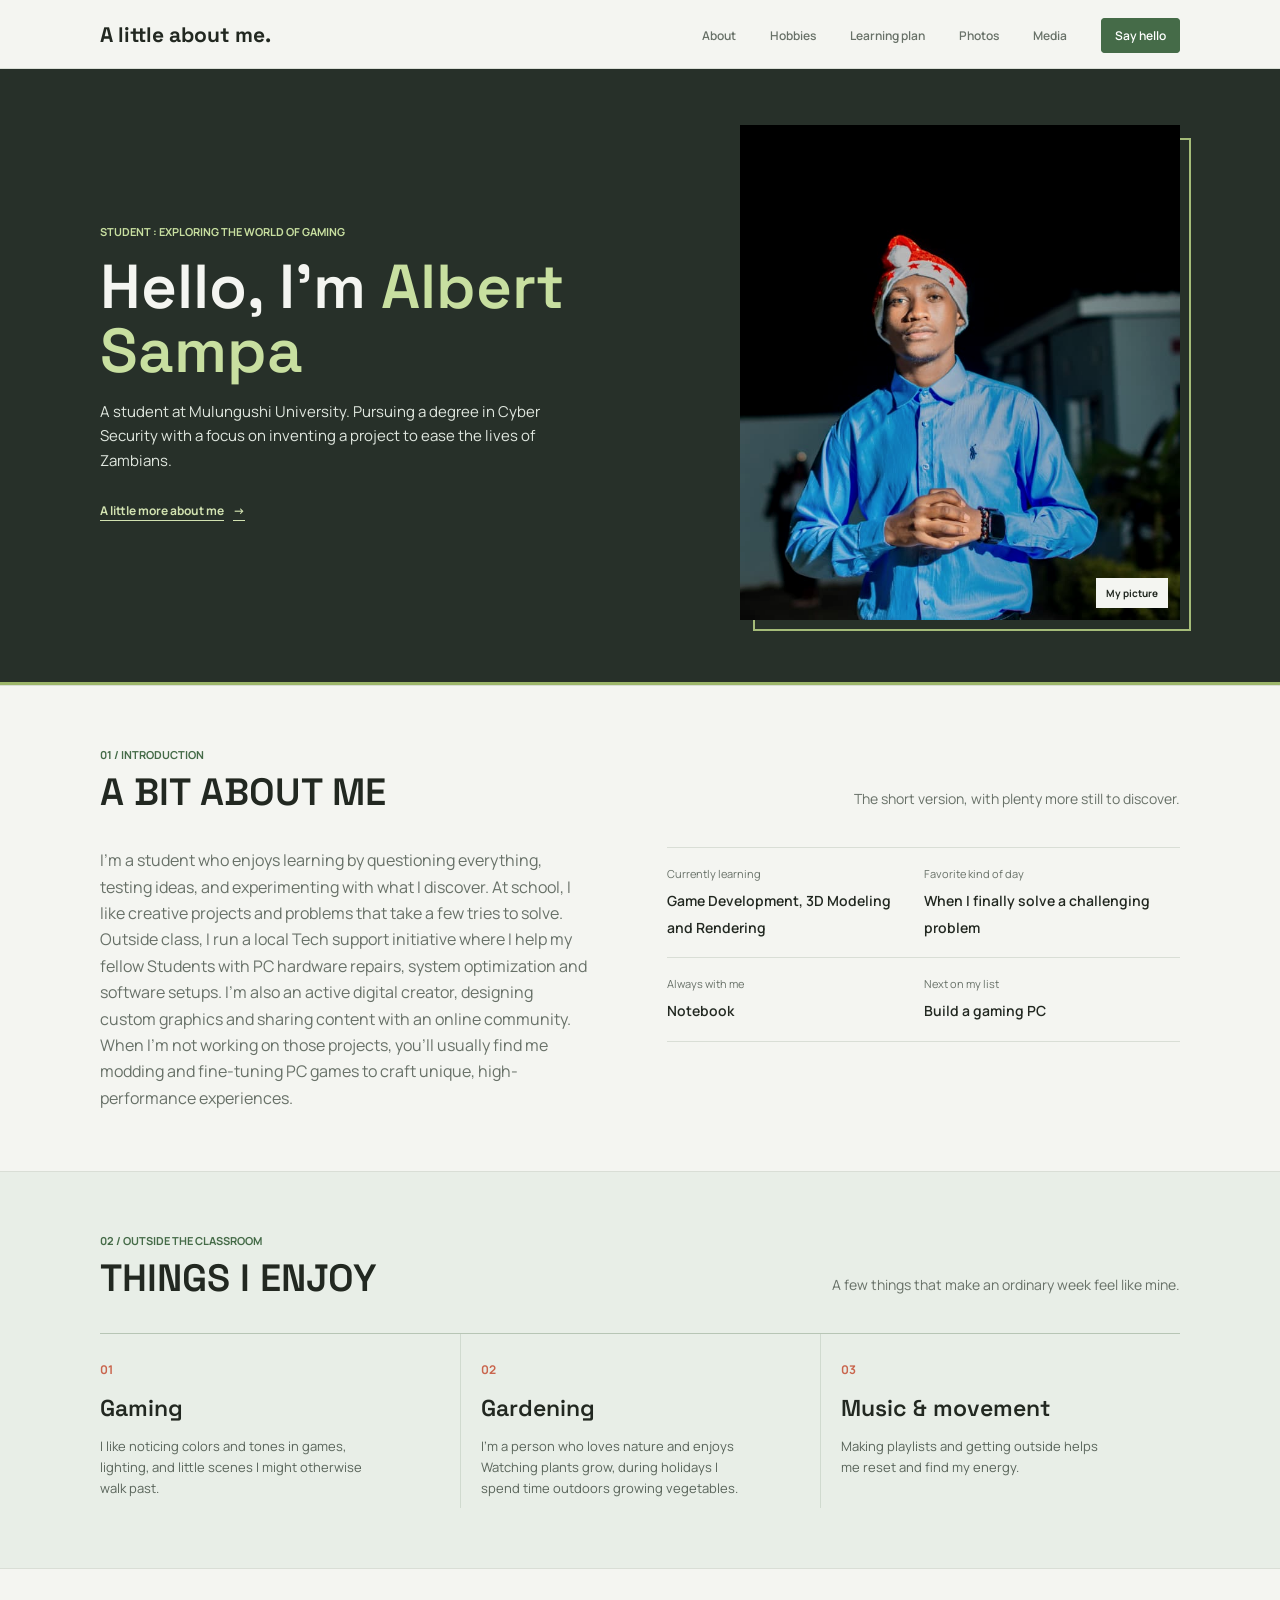
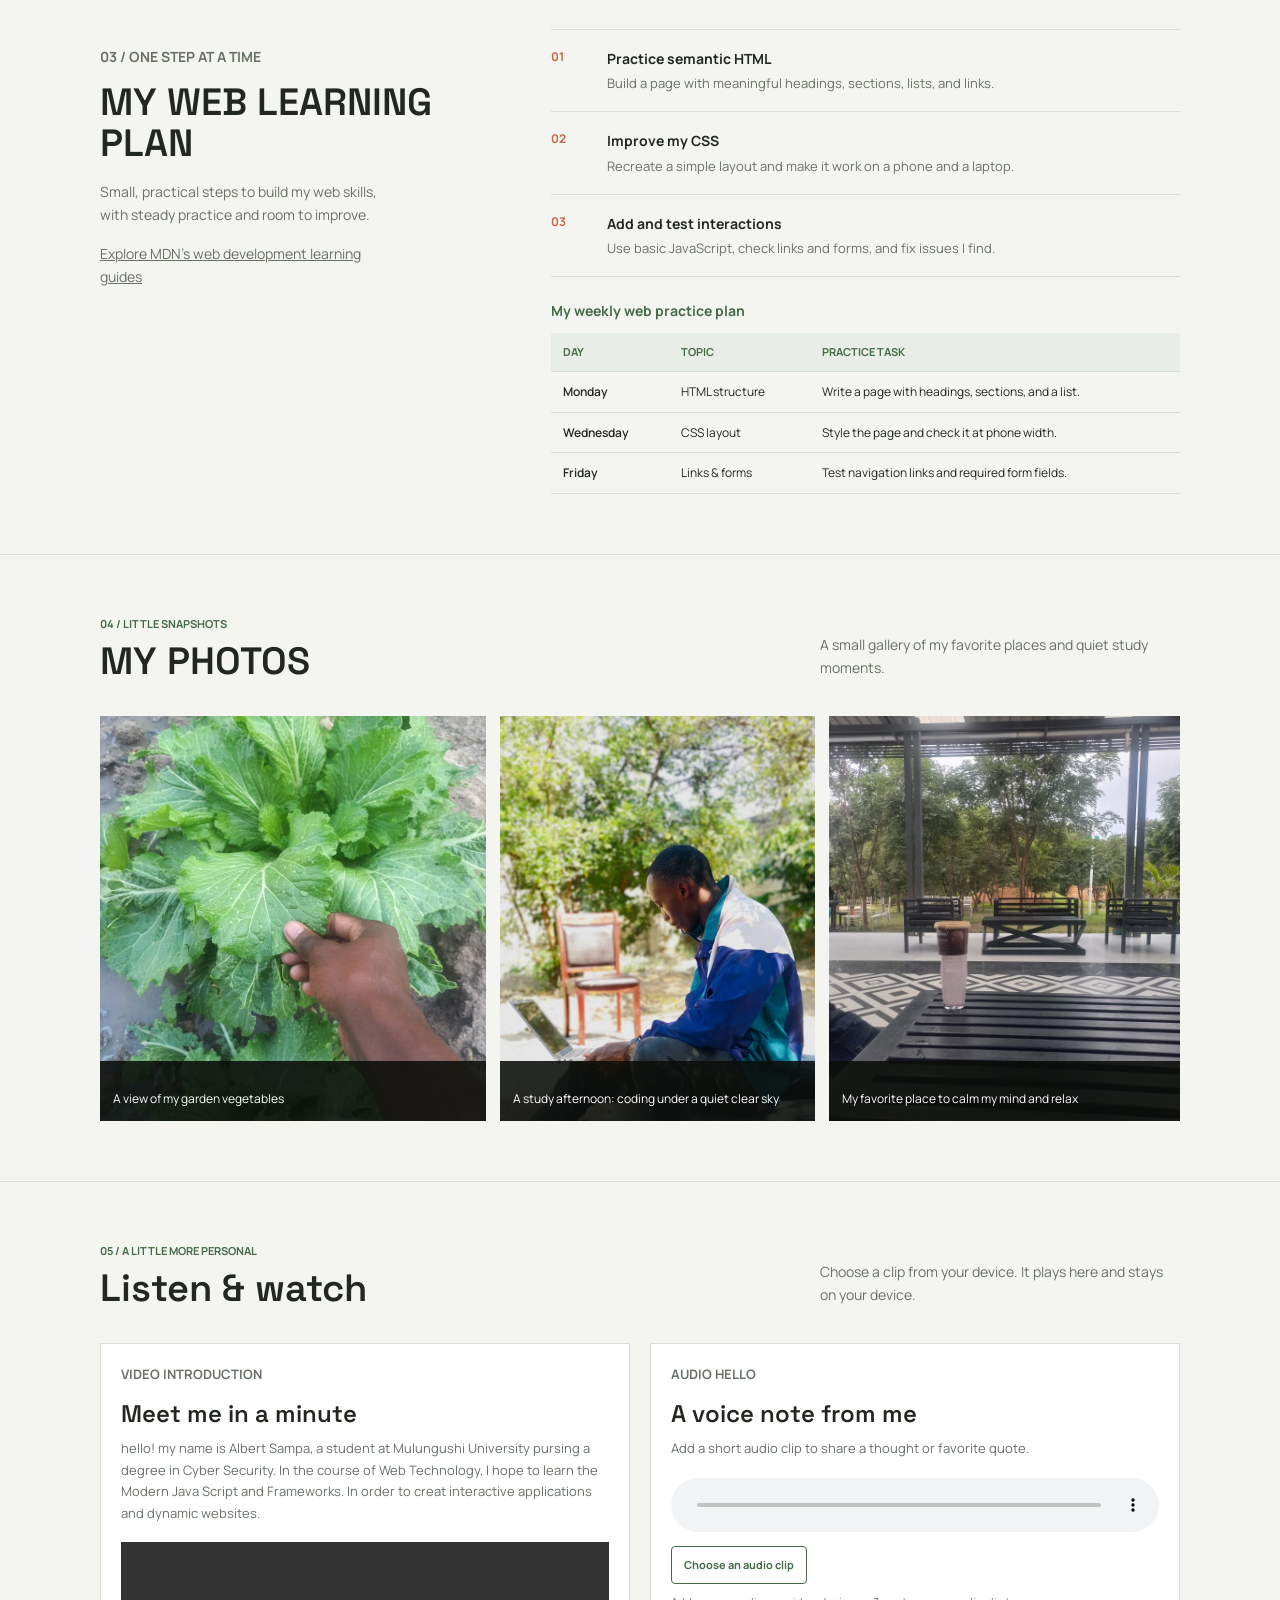
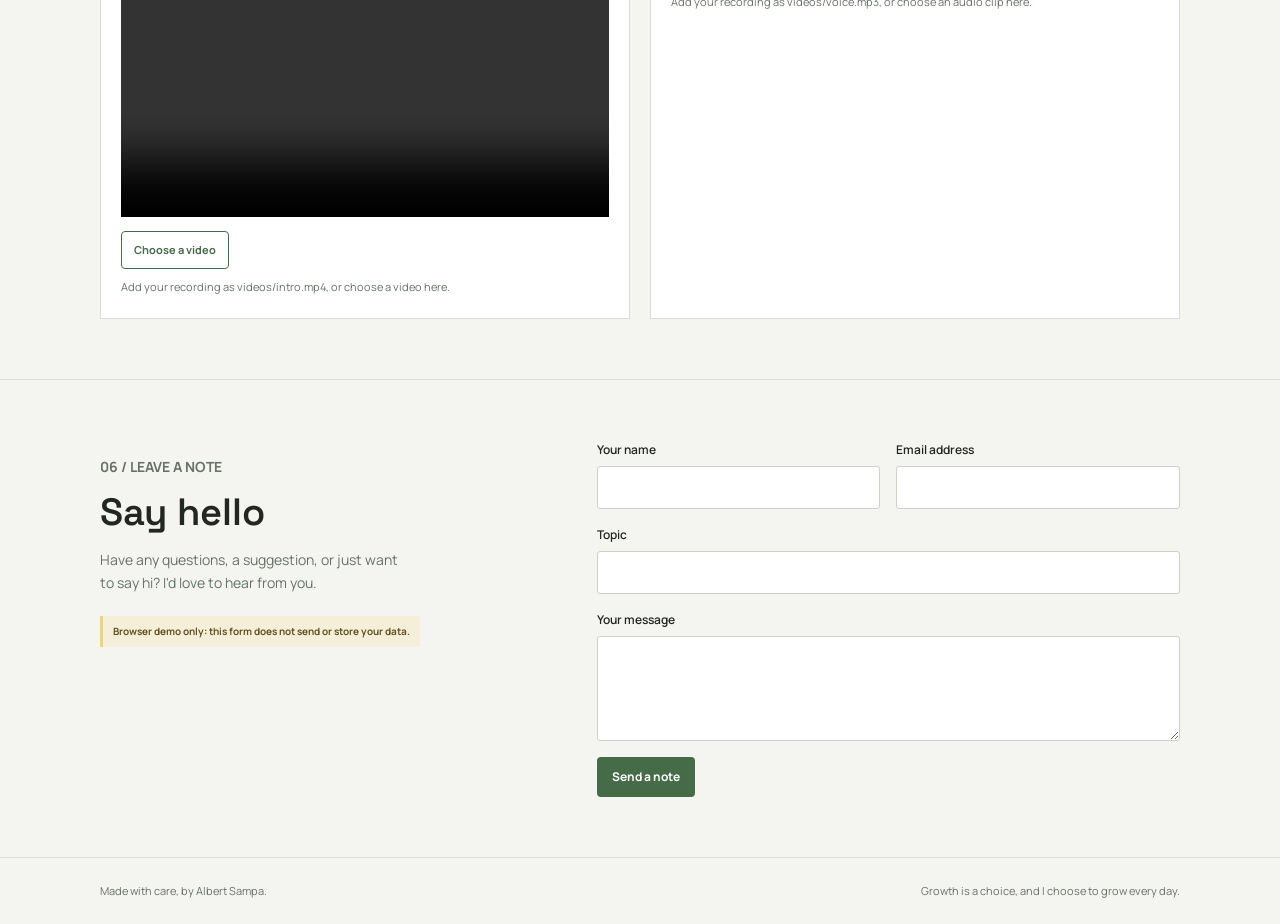
==== index.html @ 34db3ae2 "Add initial HTML structure, CSS styles, and media files for personal website" ====
<!doctype html>
<html lang="en">
<head>
  <meta charset="utf-8">
  <meta name="viewport" content="width=device-width, initial-scale=1">
  <meta name="theme-color" content="#f4f5f1">
  <meta name="description" content="A little corner of the internet about a student, their interests, and what they are learning.">
  <title>A little about me</title>
  <link rel="preconnect" href="https://fonts.googleapis.com">
  <link rel="preconnect" href="https://fonts.gstatic.com" crossorigin>
  <link href="https://fonts.googleapis.com/css2?family=Space+Grotesk:wght@400;500;600;700&family=Manrope:wght@400;500;600;700;800&display=swap" rel="stylesheet">
  <link rel="stylesheet" href="CSS/Styles.css">
</head>
<body>
  <header class="site-header">
    <nav class="nav wrap" aria-label="Main navigation">
      <a class="wordmark" href="#home">A little about me<span aria-hidden="true">.</span></a>
      <ul class="nav-links">
        <li><a href="#about">About</a></li>
        <li><a href="#hobbies">Hobbies</a></li>
        <li><a href="#learning">Learning plan</a></li>
        <li><a href="#photos">Photos</a></li>
        <li><a href="#media">Media</a></li>
        <li><a class="contact-link" href="#contact">Say hello</a></li>
      </ul>
    </nav>
  </header>
  <main>
    <section class="hero" id="home" aria-labelledby="hero-title">
      <div class="hero-inner">
        <div>
          <p class="eyebrow">STUDENT : Exploring the world of Gaming</p>
          <h1 id="hero-title">Hello, I'm <span>Albert Sampa</span></h1>
          <p class="hero-copy">A student at Mulungushi University. Pursuing a degree in Cyber Security with a focus on inventing a project to ease the lives of Zambians.</p>
          <a class="text-link" href="#about">A little more about me <span aria-hidden="true">→</span></a>
        </div>
        <div class="hero-visual">
          <img src="images/photo4.jpg" alt="Featured photo" fetchpriority="high">
          <span class="photo-note">My picture</span>
        </div>
      </div>
    </section>
    <section class="section" id="about" aria-labelledby="about-title">
      <div class="wrap">
        <div class="section-heading">
          <div><p class="eyebrow">01 / Introduction</p><h2 id="about-title">A BIT ABOUT ME</h2></div>
          <p class="section-intro">The short version, with plenty more still to discover.</p>
        </div>
        <div class="about-grid">
          <div class="about-copy">
            <p>I'm a student who enjoys learning by questioning everything, testing ideas, and experimenting with what I discover. At school, I like creative projects and problems that take a few tries to solve. Outside class, I run a local Tech support initiative where I help my fellow Students with PC hardware repairs, system optimization and software setups. I'm also an active digital creator, designing custom graphics and sharing content with an online community. When I'm not working on those projects, you'll usually find me modding and fine-tuning PC games to craft unique, high-performance experiences.</p>
          </div>
          <div class="fact-list" aria-label="A few quick facts">
            <div class="fact"><small>Currently learning</small><strong>Game Development, 3D Modeling and Rendering</strong></div>
            <div class="fact"><small>Favorite kind of day</small><strong>When I finally solve a challenging problem</strong></div>
            <div class="fact"><small>Always with me</small><strong>Notebook</strong></div>
            <div class="fact"><small>Next on my list</small><strong>Build a gaming PC</strong></div>
          </div>
        </div>
      </div>
    </section>
    <section class="section hobbies" id="hobbies" aria-labelledby="hobbies-title">
      <div class="wrap">
        <div class="section-heading">
          <div><p class="eyebrow">02 / OUTSIDE THE CLASSROOM</p><h2 id="hobbies-title">THINGS I ENJOY</h2></div>
          <p class="section-intro">A few things that make an ordinary week feel like mine.</p>
        </div>
        <ul class="hobby-list">
          <li class="hobby"><span class="hobby-number">01</span><h3>Gaming</h3><p>I like noticing colors and tones in games, lighting, and little scenes I might otherwise walk past.</p></li>
          <li class="hobby"><span class="hobby-number">02</span><h3>Gardening</h3><p>I'm a person who loves nature and enjoys Watching plants grow, during holidays I spend time outdoors growing vegetables.</p></li>
          <li class="hobby"><span class="hobby-number">03</span><h3>Music &amp; movement</h3><p>Making playlists and getting outside helps me reset and find my energy.</p></li>
        </ul>
      </div>
    </section>
    <section class="section" id="learning" aria-labelledby="learning-title">
      <div class="wrap plan">
        <div class="plan-title">
          <p class="eyebrow">03 / ONE STEP AT A TIME</p>
          <h2 id="learning-title">MY WEB LEARNING PLAN</h2>
          <p>Small, practical steps to build my web skills, with steady practice and room to improve.</p>
          <p><a href="https://developer.mozilla.org/en-US/docs/Learn_web_development">Explore MDN's web development learning guides</a></p>
        </div>
        <div class="learning-details">
          <ol class="plan-list">
            <li><b>01</b><div><strong>Practice semantic HTML</strong><span>Build a page with meaningful headings, sections, lists, and links.</span></div></li>
            <li><b>02</b><div><strong>Improve my CSS</strong><span>Recreate a simple layout and make it work on a phone and a laptop.</span></div></li>
            <li><b>03</b><div><strong>Add and test interactions</strong><span>Use basic JavaScript, check links and forms, and fix issues I find.</span></div></li>
          </ol>
          <div class="table-scroll">
            <table class="learning-table">
              <caption>My weekly web practice plan</caption>
              <thead>
                <tr><th scope="col">Day</th><th scope="col">Topic</th><th scope="col">Practice task</th></tr>
              </thead>
              <tbody>
                <tr><th scope="row">Monday</th><td>HTML structure</td><td>Write a page with headings, sections, and a list.</td></tr>
                <tr><th scope="row">Wednesday</th><td>CSS layout</td><td>Style the page and check it at phone width.</td></tr>
                <tr><th scope="row">Friday</th><td>Links &amp; forms</td><td>Test navigation links and required form fields.</td></tr>
              </tbody>
            </table>
          </div>
        </div>
      </div>
    </section>
    <section class="section" id="photos" aria-labelledby="photos-title">
      <div class="wrap">
        <div class="section-heading">
          <div><p class="eyebrow">04 / Little snapshots</p><h2 id="photos-title">MY PHOTOS</h2></div>
          <p class="section-intro">A small gallery of my favorite places and quiet study moments.</p>
        </div>
        <div class="gallery">
          <figure><img src="images/photo2.jpg" alt="Green vegetables, clear sky" loading="lazy"><figcaption>A view of my garden vegetables</a></figcaption></figure>
          <figure><img src="images/photo3.jpg" alt="An open book and handwritten notes on a study desk" loading="lazy"><figcaption>A study afternoon: coding under a quiet clear sky</a></figcaption></figure>
          <figure><img src="images/photo5.jpg" alt="Books and papers arranged on a desk beside a plant" loading="lazy"><figcaption>My favorite place to calm my mind and relax</a></figcaption></figure>
        </div>
      </div>
    </section>
    <section class="section" id="media" aria-labelledby="media-title">
      <div class="wrap">
        <div class="section-heading">
          <div><p class="eyebrow">05 / A little more personal</p><h2 id="media-title">Listen &amp; watch</h2></div>
          <p class="section-intro">Choose a clip from your device. It plays here and stays on your device.</p>
        </div>
        <div class="media-grid">
          <article class="media-panel">
            <p class="eyebrow">Video introduction</p>
            <h3>Meet me in a minute</h3>
            <p>hello! my name is Albert Sampa, a student at Mulungushi University pursing a degree in Cyber Security. In the course of Web Technology, I hope to learn the Modern Java Script and Frameworks. In order to creat interactive applications and dynamic websites.</p>
            <video id="intro-video" src="videos/intro.mp4" controls playsinline aria-label="Self-introduction video player"></video>
            <label class="file-label">Choose a video<input id="video-file" type="file" accept="video/*"></label>
            <p class="file-status" id="video-status" aria-live="polite">Add your recording as videos/intro.mp4, or choose a video here.</p>
          </article>
          <article class="media-panel">
            <p class="eyebrow">Audio hello</p>
            <h3>A voice note from me</h3>
            <p>Add a short audio clip to share a thought or favorite quote.</p>
            <audio id="intro-audio" src="videos/voice.mp3" controls aria-label="Audio clip player"></audio>
            <label class="file-label">Choose an audio clip<input id="audio-file" type="file" accept="audio/*"></label>
            <p class="file-status" id="audio-status" aria-live="polite">Add your recording as videos/voice.mp3, or choose an audio clip here.</p>
          </article>
        </div>
      </div>
    </section>
    <section class="section" id="contact" aria-labelledby="contact-title">
      <div class="wrap contact">
        <div class="contact-copy">
          <p class="eyebrow">06 / Leave a note</p>
          <h2 id="contact-title">Say hello</h2>
          <p>Have any questions, a suggestion, or just want to say hi? I'd love to hear from you.</p>
          <span class="demo-note">Browser demo only: this form does not send or store your data.</span>
        </div>
        <form class="contact-form" id="contact-form" action="#" method="post">
          <div class="field"><label for="name">Your name</label><input id="name" name="name" autocomplete="name" required></div>
          <div class="field"><label for="email">Email address</label><input id="email" name="email" type="email" autocomplete="email" required></div>
          <div class="field full"><label for="topic">Topic</label><input id="topic" name="topic"></div>
          <div class="field full"><label for="message">Your message</label><textarea id="message" name="message" required></textarea></div>
          <div class="submit-row"><button class="submit-button" type="submit">Send a note</button><p class="form-status" id="form-status" role="status" aria-live="polite"></p></div>
        </form>
      </div>
    </section>
  </main>
  <footer><div class="wrap footer-inner"><span>Made with care, by Albert Sampa.</span><span>Growth is a choice, and I choose to grow every day.</span></div></footer>
  <script>
    const mediaInputs = [
      { input: "video-file", player: "intro-video", status: "video-status", type: "video" },
      { input: "audio-file", player: "intro-audio", status: "audio-status", type: "audio" }
    ];
    for (const item of mediaInputs) {
      const input = document.getElementById(item.input);
      const player = document.getElementById(item.player);
      const status = document.getElementById(item.status);
      let currentUrl;
      input.addEventListener("change", () => {
        const file = input.files[0];
        if (!file) return;
        if (currentUrl) URL.revokeObjectURL(currentUrl);
        currentUrl = URL.createObjectURL(file);
        player.src = currentUrl;
        status.textContent = `${file.name} is ready to play.`;
      });
    }
    document.getElementById("contact-form").addEventListener("submit", (event) => {
      event.preventDefault();
      document.getElementById("form-status").textContent = "Thanks! This demo does not send or store your note.";
      event.currentTarget.reset();
    });
  </script>
</body>
</html>
---- CSS/Styles.css ----
:root {
      color-scheme: light;
      --paper: #f4f5f1;
      --ink: #222821;
      --muted: #687168;
      --line: #d9ded6;
      --green: #456b48;
      --green-soft: #e8eee7;
      --orange: #c9654d;
      --yellow: #e9d28d;
      --display: "Space Grotesk", "Trebuchet MS", sans-serif;
      --sans: "Manrope", "Segoe UI", sans-serif;
    }
    * { box-sizing: border-box; }
    html { scroll-behavior: smooth; scroll-padding-top: 88px; }
    body { margin: 0; background: var(--paper); color: var(--ink); font: 16px/1.65 var(--sans); }
    img { display: block; width: 100%; }
    a { color: inherit; }
    button, input, textarea { font: inherit; }
    button, a, input, textarea { -webkit-tap-highlight-color: transparent; }
    :focus-visible { outline: 3px solid var(--orange); outline-offset: 3px; }
    .wrap { width: min(1080px, calc(100% - 48px)); margin-inline: auto; }
    .site-header { position: sticky; z-index: 5; top: 0; background: rgb(244 245 241 / 94%); border-bottom: 1px solid var(--line); backdrop-filter: blur(12px); }
    .nav { min-height: 68px; display: flex; align-items: center; justify-content: space-between; gap: 24px; }
    .wordmark { color: var(--ink); font: 700 21px/1 var(--display); text-decoration: none; }
    .nav-links { display: flex; align-items: center; gap: clamp(16px, 3vw, 34px); margin: 0; padding: 0; list-style: none; }
    .nav-links a { color: var(--muted); font-size: 12px; font-weight: 600; text-decoration: none; }
    .nav-links a:hover { color: var(--green); }
    .nav-links .contact-link { padding: 8px 13px; border: 1px solid var(--green); border-radius: 4px; background: var(--green); color: white; }
    .nav-links .contact-link:hover { background: #35553a; border-color: #35553a; color: white; }
    .hero { padding-block: 56px 62px; border-bottom: 3px solid #9db66a; background: #273029; }
    .hero-inner { display: grid; width: min(1080px, calc(100% - 48px)); grid-template-columns: 1.03fr .97fr; align-items: center; gap: 8%; margin-inline: auto; }
    .eyebrow { margin: 0 0 14px; color: var(--green); font-size: 11px; font-weight: 700; text-transform: uppercase; }
    h1, h2, h3, p { margin-top: 0; }
    h1, h2, h3 { font-family: var(--display); font-weight: 600; }
    .hero h1 { max-width: 540px; margin-bottom: 16px; color: #f4f5f1; font-size: 62px; line-height: 1.04; }
    h1 span { display: inline; color: #c8dfa0; font-style: normal; }
    .hero-copy { max-width: 470px; margin-bottom: 22px; color: #e0e7df; font-size: 15px; }
    .hero .eyebrow { color: #c8dfa0; }
    .text-link { display: inline-flex; align-items: center; gap: 9px; color: #d2e2b1; font-size: 12px; font-weight: 700; text-decoration-thickness: 1px; text-underline-offset: 5px; }
    .hero-visual { position: relative; max-width: 440px; justify-self: end; width: 100%; }
    .hero-visual::before { position: absolute; z-index: 0; inset: 13px -11px -11px 13px; border: 2px solid #a5bc79; content: ""; pointer-events: none; }
    .hero-visual img { position: relative; aspect-ratio: 4 / 4.5; object-fit: cover; filter: saturate(.82) contrast(1.04); }
    .photo-note { position: absolute; z-index: 1; right: 12px; bottom: 12px; padding: 7px 10px; background: var(--paper); color: var(--ink); font-size: 10px; font-weight: 700; }
    .section { padding-block: 60px; border-top: 1px solid var(--line); }
    .section-heading { display: flex; align-items: end; justify-content: space-between; gap: 24px; margin-bottom: 34px; }
    .section-heading .eyebrow { margin-bottom: 8px; }
    h2 { margin-bottom: 0; font-size: 38px; line-height: 1.08; }
    .section-intro { max-width: 360px; margin: 0 0 3px; color: var(--muted); font-size: 14px; }
    .about-grid { display: grid; grid-template-columns: 1fr 1fr; gap: 54px; align-items: start; }
    .about-copy { max-width: 490px; color: var(--muted); }
    .about-copy p:last-child { margin-bottom: 0; }
    .fact-list { display: grid; grid-template-columns: 1fr 1fr; border-top: 1px solid var(--line); }
    .fact { padding: 17px 12px 17px 0; border-bottom: 1px solid var(--line); }
    .fact small { display: block; margin-bottom: 4px; color: var(--muted); font-size: 11px; }
    .fact strong { font-size: 14px; font-weight: 600; }
    .hobbies { background: var(--green-soft); }
    .hobby-list { display: grid; grid-template-columns: repeat(3, 1fr); margin: 0; padding: 0; border-top: 1px solid #b7c5b5; list-style: none; }
    .hobby { padding: 21px 20px 8px 0; }
    .hobby + .hobby { padding-left: 20px; border-left: 1px solid #d0dacf; }
    .hobby-number { color: var(--orange); font-size: 12px; font-weight: 700; }
    h3 { margin: 8px 0; font-size: 23px; }
    .hobby p { max-width: 270px; margin-bottom: 0; color: #59645a; font-size: 13px; }
    .plan { display: grid; grid-template-columns: .72fr 1.28fr; gap: 9%; }
    .plan-title p { max-width: 290px; margin-top: 16px; color: var(--muted); font-size: 14px; }
    .plan-list { margin: 0; padding: 0; list-style: none; border-top: 1px solid var(--line); }
    .plan-list li { display: grid; grid-template-columns: 42px 1fr; gap: 14px; padding: 17px 0; border-bottom: 1px solid var(--line); }
    .plan-list b { color: var(--orange); font-size: 12px; }
    .plan-list strong { display: block; margin-bottom: 3px; font-size: 14px; }
    .plan-list span { display: block; color: var(--muted); font-size: 13px; }
    .learning-details { min-width: 0; }
    .table-scroll { margin-top: 22px; overflow-x: auto; }
    .learning-table { width: 100%; min-width: 560px; border-collapse: collapse; text-align: left; font-size: 12px; }
    .learning-table caption { padding: 0 0 10px; color: var(--green); font-size: 14px; font-weight: 700; text-align: left; }
    .learning-table th, .learning-table td { padding: 10px 12px; border-bottom: 1px solid var(--line); vertical-align: top; }
    .learning-table thead th { background: var(--green-soft); color: var(--green); font-size: 11px; text-transform: uppercase; }
    .learning-table tbody th { white-space: nowrap; font-weight: 600; }
    .gallery { display: grid; grid-template-columns: 1.1fr .9fr 1fr; gap: 14px; }
    .gallery figure { position: relative; margin: 0; overflow: hidden; background: #1b1e19; }
    .gallery img { height: 100%; min-height: 230px; aspect-ratio: 1 / 1.05; object-fit: cover; transition: transform .45s ease; }
    .gallery figure:hover img { transform: scale(1.035); }
    .gallery figcaption { position: absolute; right: 0; bottom: 0; left: 0; padding: 28px 13px 12px; background: rgb(12 14 11 / 88%); color: white; font-size: 12px; }
    .gallery figcaption a { color: var(--green); font-weight: 700; text-decoration: none; }
    .gallery-note { margin: 14px 0 0; color: var(--muted); font-size: 11px; }
    .media-grid { display: grid; grid-template-columns: 1fr 1fr; gap: 20px; }
    .media-panel { min-width: 0; padding: 20px; border: 1px solid var(--line); background: #fff; }
    .media-panel .eyebrow { margin-bottom: 8px; }
    .media-panel h3 { margin: 0 0 5px; font-size: 24px; }
    .media-panel > p { margin-bottom: 18px; color: var(--muted); font-size: 13px; }
    .media-panel video { display: block; width: 100%; max-height: 290px; margin-bottom: 14px; background: #20251f; aspect-ratio: 16 / 9; object-fit: contain; }
    .media-panel audio { display: block; width: 100%; margin-bottom: 14px; }
    .file-label { display: inline-flex; min-height: 38px; align-items: center; justify-content: center; padding: 8px 12px; border: 1px solid var(--green); border-radius: 4px; color: var(--green); cursor: pointer; font-size: 11px; font-weight: 700; }
    .file-label:hover { background: var(--green); color: white; }
    .file-label input { position: absolute; width: 1px; height: 1px; overflow: hidden; clip: rect(0, 0, 0, 0); white-space: nowrap; clip-path: inset(50%); }
    .file-status { min-height: 20px; margin: 9px 0 0 !important; font-size: 11px !important; }
    .contact { display: grid; grid-template-columns: .8fr 1.2fr; gap: 10%; align-items: start; }
    .contact-copy p { max-width: 310px; margin-top: 15px; color: var(--muted); font-size: 14px; }
    .demo-note { display: inline-block; margin-top: 8px; padding: 7px 10px; border-left: 3px solid var(--yellow); background: #f5efd9; color: #625322; font-size: 10px; font-weight: 700; }
    .contact-form { display: grid; grid-template-columns: 1fr 1fr; gap: 16px; }
    .field { display: grid; gap: 6px; }
    .field.full { grid-column: 1 / -1; }
    .field label { font-size: 12px; font-weight: 600; }
    .field input, .field textarea { width: 100%; padding: 10px 11px; border: 1px solid #cbd2c8; border-radius: 3px; background: #fff; color: var(--ink); font-size: 13px; }
    .field textarea { min-height: 105px; resize: vertical; }
    .submit-row { grid-column: 1 / -1; display: flex; align-items: center; gap: 16px; }
    .submit-button { min-height: 40px; padding: 9px 15px; border: 0; border-radius: 4px; background: var(--green); color: white; cursor: pointer; font-size: 12px; font-weight: 700; }
    .submit-button:hover { background: #35553a; }
    .form-status { margin: 0; color: var(--green); font-size: 12px; }
    footer { padding-block: 24px; border-top: 1px solid var(--line); color: var(--muted); font-size: 11px; }
    .footer-inner { display: flex; justify-content: space-between; gap: 16px; }
    @media (max-width: 720px) {
      .wrap { width: min(100% - 36px, 560px); }
      .nav { min-height: 60px; align-items: flex-start; flex-direction: column; justify-content: center; gap: 8px; padding-block: 12px; }
      .nav-links { width: 100%; gap: 18px; overflow-x: auto; padding-bottom: 2px; white-space: nowrap; }
      .nav-links a { font-size: 12px; }
      .nav-links .contact-link { padding: 4px 9px; }
      .hero { padding-block: 55px 64px; }
      .hero-inner { width: min(560px, calc(100% - 36px)); grid-template-columns: 1fr; gap: 36px; }
      h1 { font-size: 48px; }
      h2 { font-size: 32px; }
      .hero-visual { width: min(88%, 390px); justify-self: center; }
      .hero-visual img { aspect-ratio: 1.2 / 1; }
      .section { padding-block: 48px; }
      .section-heading { align-items: flex-start; flex-direction: column; gap: 12px; }
      .about-grid, .plan, .contact { grid-template-columns: 1fr; gap: 30px; }
      .hobby-list { grid-template-columns: 1fr; }
      .hobby, .hobby + .hobby { padding: 18px 0; border-left: 0; }
      .hobby + .hobby { border-top: 1px solid rgb(49 93 71 / 25%); }
      .gallery { grid-template-columns: 1fr 1fr; }
      .gallery figure:last-child { grid-column: 1 / -1; }
      .gallery figure:last-child img { aspect-ratio: 1.8 / 1; }
      .media-grid { grid-template-columns: 1fr; }
    }
    @media (max-width: 420px) {
      .gallery { grid-template-columns: 1fr; }
      .gallery figure:last-child { grid-column: auto; }
      .gallery img, .gallery figure:last-child img { min-height: 240px; aspect-ratio: 1.2 / 1; }
      .contact-form { grid-template-columns: 1fr; }
      .field.full, .submit-row { grid-column: auto; }
      .footer-inner { flex-direction: column; gap: 4px; }
    }
    @media (prefers-reduced-motion: reduce) {
      *, *::before, *::after { scroll-behavior: auto !important; transition-duration: .01ms !important; }
    }
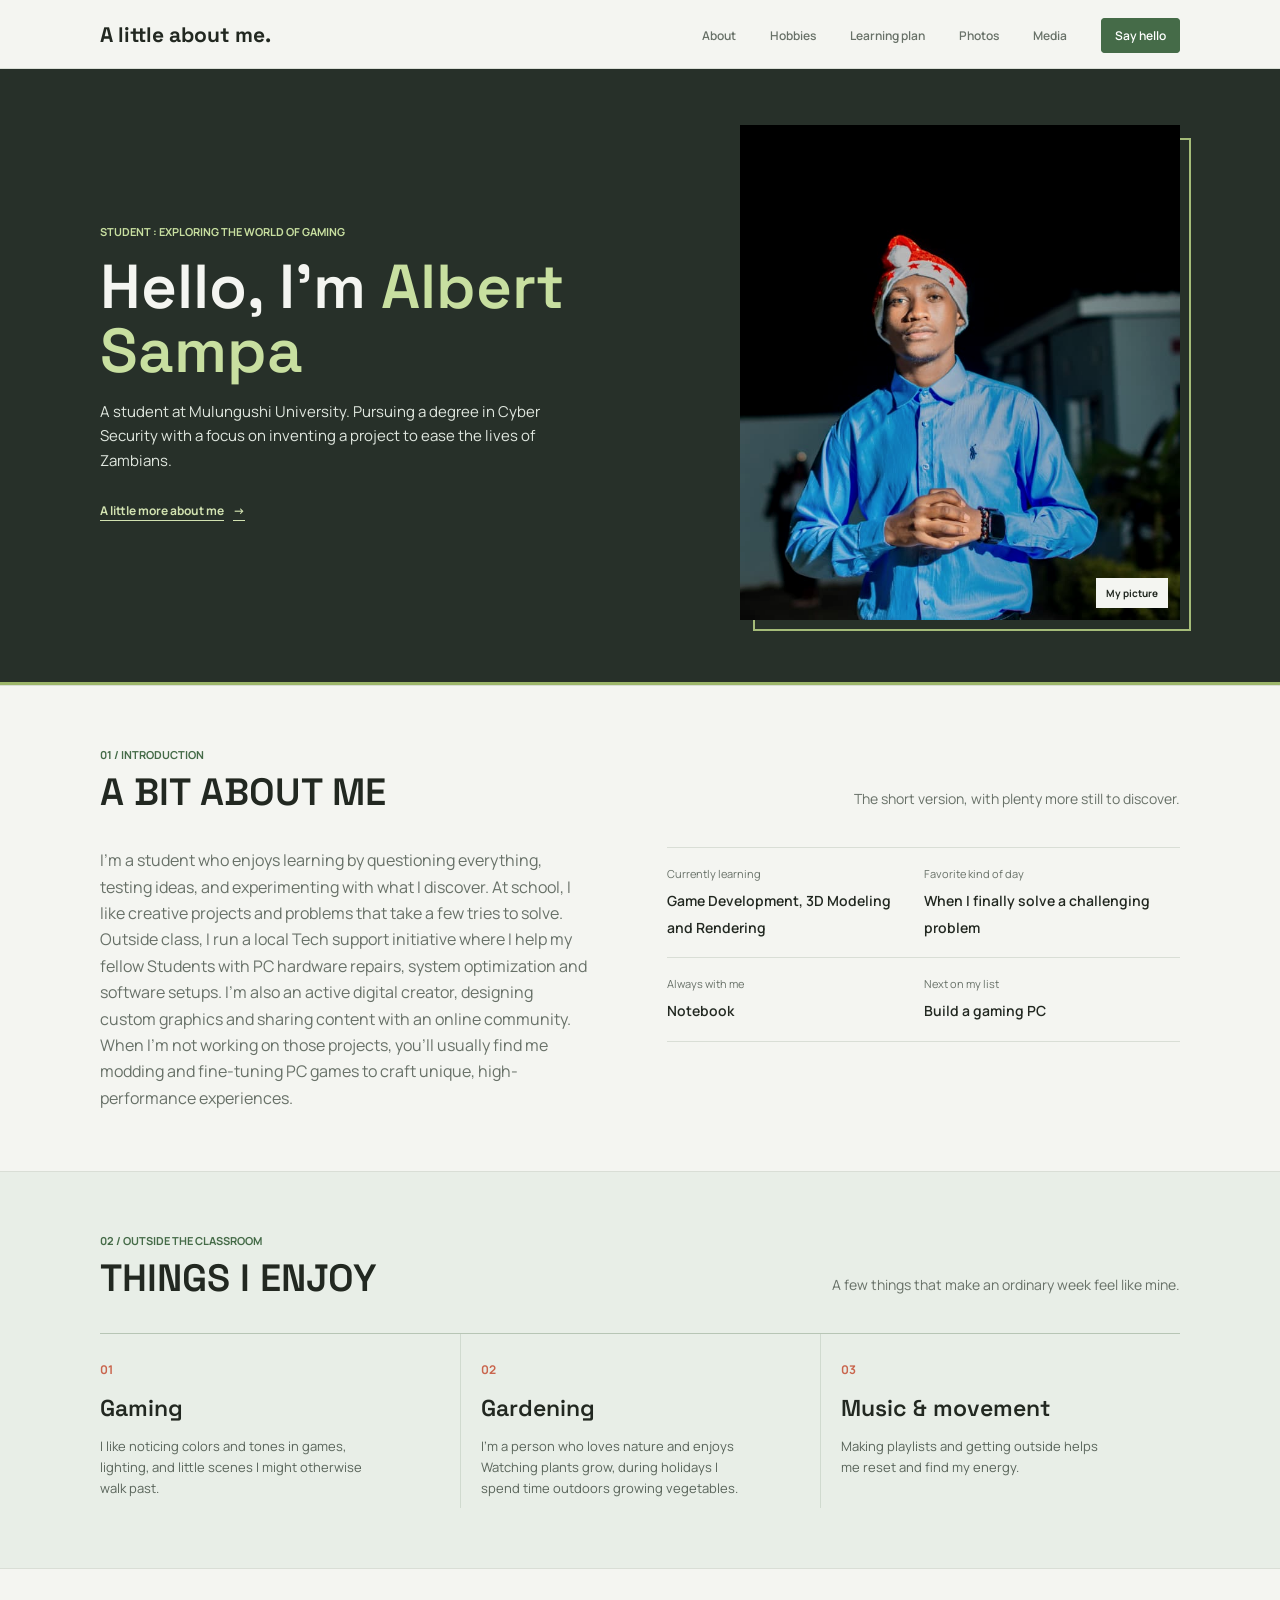
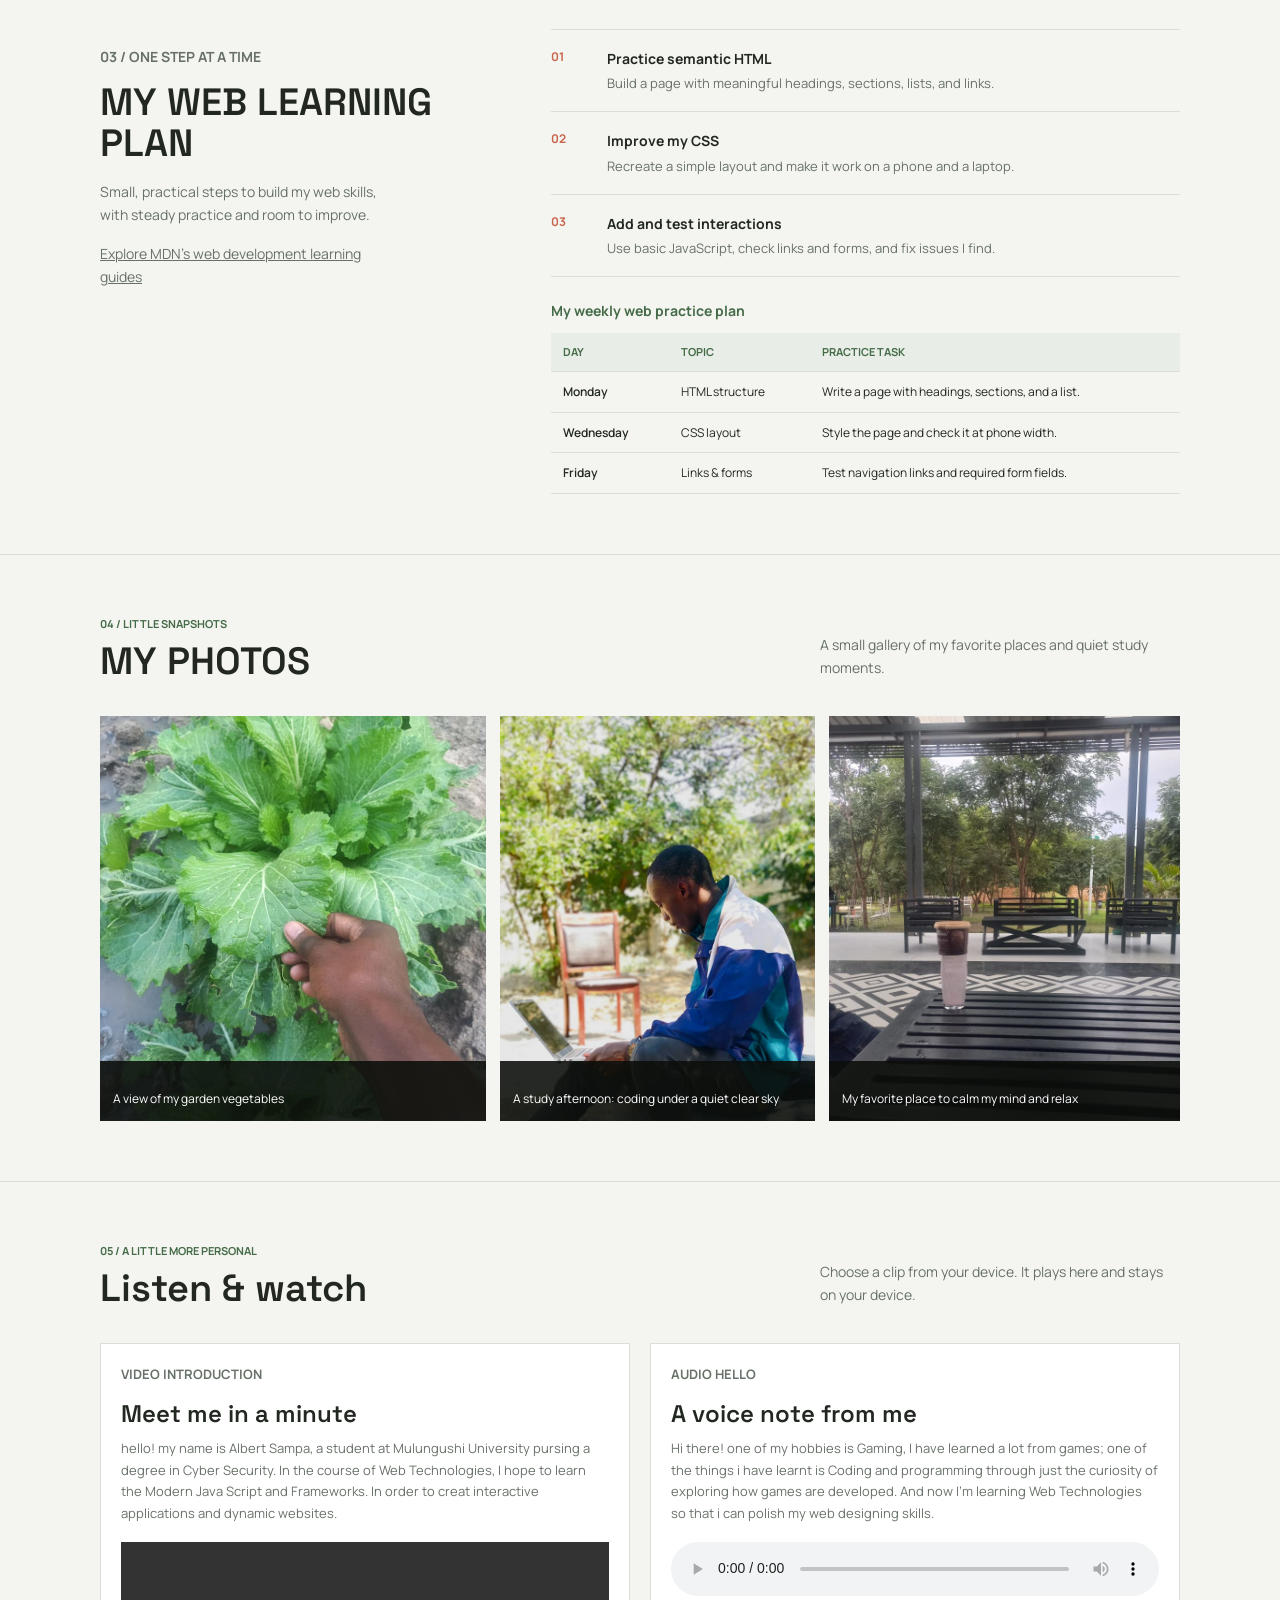
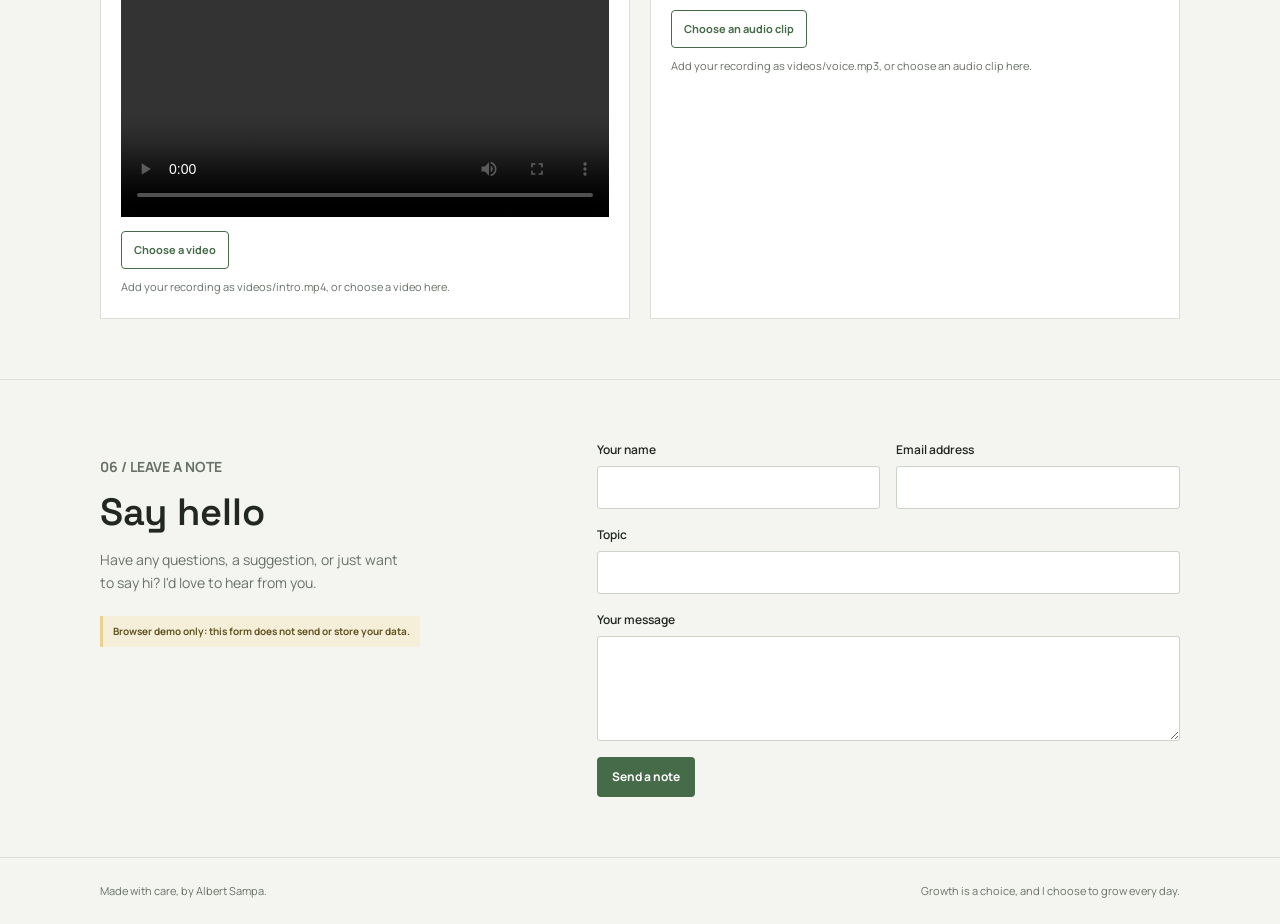
==== commit a8ac5139: "Update introduction and hobbies descriptions in media sections" ====
--- a/index.html
+++ b/index.html
@@ -125,7 +125,7 @@
           <article class="media-panel">
             <p class="eyebrow">Video introduction</p>
             <h3>Meet me in a minute</h3>
-            <p>hello! my name is Albert Sampa, a student at Mulungushi University pursing a degree in Cyber Security. In the course of Web Technology, I hope to learn the Modern Java Script and Frameworks. In order to creat interactive applications and dynamic websites.</p>
+            <p>hello! my name is Albert Sampa, a student at Mulungushi University pursing a degree in Cyber Security. In the course of Web Technologies, I hope to learn the Modern Java Script and Frameworks. In order to creat interactive applications and dynamic websites.</p>
             <video id="intro-video" src="videos/intro.mp4" controls playsinline aria-label="Self-introduction video player"></video>
             <label class="file-label">Choose a video<input id="video-file" type="file" accept="video/*"></label>
             <p class="file-status" id="video-status" aria-live="polite">Add your recording as videos/intro.mp4, or choose a video here.</p>
@@ -133,7 +133,7 @@
           <article class="media-panel">
             <p class="eyebrow">Audio hello</p>
             <h3>A voice note from me</h3>
-            <p>Add a short audio clip to share a thought or favorite quote.</p>
+            <p>Hi there! one of my hobbies is Gaming, I have learned a lot from games; one of the things i have learnt is Coding and programming through just the curiosity of exploring how games are developed. And now I'm learning Web Technologies so that i can polish my web designing skills.</p>
             <audio id="intro-audio" src="videos/voice.mp3" controls aria-label="Audio clip player"></audio>
             <label class="file-label">Choose an audio clip<input id="audio-file" type="file" accept="audio/*"></label>
             <p class="file-status" id="audio-status" aria-live="polite">Add your recording as videos/voice.mp3, or choose an audio clip here.</p>
